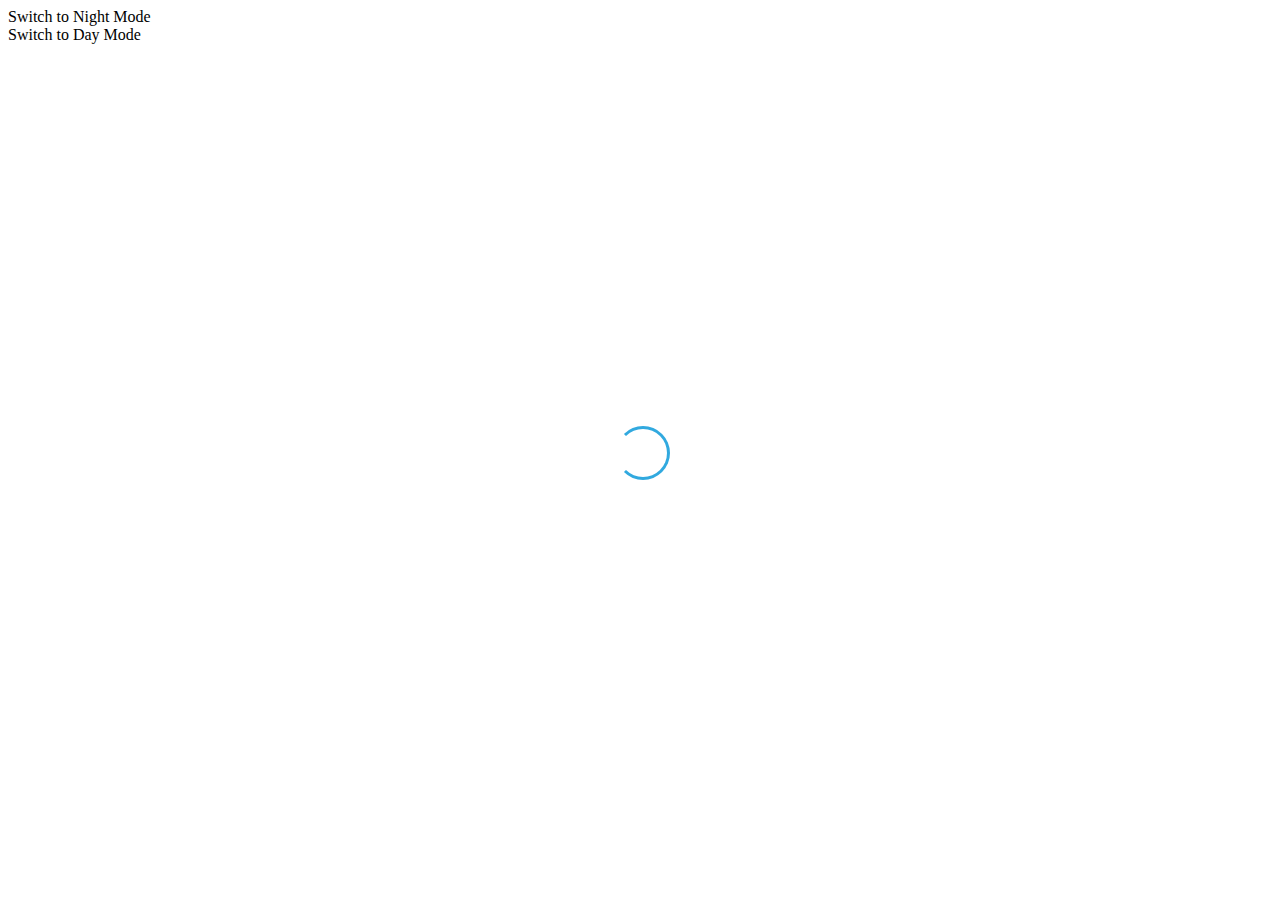
==== ag/index.html @ b63f7187 "deploy ag" ====
<!doctype html>

<html style=" height: 100% ">

<meta charset="utf-8" />

<meta name="viewport" content="width=device-width, height=device-height, initial-scale=1, maximum-scale=1.0, user-scalable=no" />
<!-- <meta name="viewport" content="width=device-width, height=device-height, initial-scale=1" /> -->

<!-- <link rel="preload" href="font/Roboto-Medium-latin.woff2" as="font" type="font/woff2" crossorigin="anonymous"> -->
<!-- <link rel="preload" href="font/Roboto-Regular-latin.woff2" as="font" type="font/woff2" crossorigin="anonymous"> -->

<title>Telegram Contest Stage2</title>

<link rel="shortcut icon" href="fav.ico" type="image/x-icon">

<!-- link to autogenerated css bundle -->
<link rel="stylesheet" href="-/web.css" />

<!-- link to autogenerated js bundle -->
<script src="-/web.js" type="text/javascript" defer></script>
<!-- <script src="-/web.js" defer></script> -->


<style>
  #ag-app-preloader {
    position: absolute;
    left: 50%;
    top: 50%;
    width: 48px;
    height: 48px;
    margin-left: -24px;
    margin-top: -24px;
    border: #31a9df 3px solid;
    border-left-color: transparent;
    border-radius: 50%;
    -webkit-animation: rotating 1s linear infinite;
  }
</style>

<script>
if (!window.requestAnimationFrame) (function() { // https://gist.github.com/jonathantneal/9238019
  'use strict';
  function requestAnimationFrame(callback) {
    var
    currentTime = now(),
    delay = Math.max(0, 16 - (currentTime - lastTime));

    lastTime = currentTime;

    return setTimeout(function () {
      lastTime = now();

      callback(lastTime - startTime);
    }, delay);
  }

  function cancelAnimationFrame(id) {
    clearTimeout(id);
  }

  var
  raf = 'RequestAnimationFrame',
  caf = 'CancelAnimationFrame',
  webkit = 'webkit',
  moz = 'moz',
  now = Date.now || function () {
    return new Date().getTime();
  },
  startTime = now(),
  lastTime = startTime;

  window.requestAnimationFrame = window[moz + raf] || window[webkit + raf] || requestAnimationFrame;
  window.cancelAnimationFrame = window[moz + caf] || window[webkit + caf] || window[webkit + 'CancelRequestAnimationFrame'] || cancelAnimationFrame;
})()

window.addEventListener("load", function() {
  'use strict';

try {

  var nightMode = false
  var modeSwitcher = document.getElementById('ag-app-mode-switcher')
  var modeSwitcherLabel = document.getElementById('ag-app-mode-switcher-label')
  var modeSwitcherMouseDownInProgress = false
  var modeSwitcherLabelClientRect
  function pointInLabel(clientX, clientY) {
    var result =
      modeSwitcherLabelClientRect.left - 20 <= clientX && clientX <= modeSwitcherLabelClientRect.right + 20 &&
      modeSwitcherLabelClientRect.top - 20 <= clientY && clientY <= modeSwitcherLabelClientRect.bottom + 20 &&
      true
    return result
  }
  function eventInLabel(event) {
    var result = false
    if (!event.touches) {
      result = pointInLabel(event.clientX, event.clientY)
    } else {
      var count = event.touches.length
      for (let i = 0; i < count; i++) {
        var touch = event.touches[i]
        if (result = pointInLabel(touch.clientX, touch.clientY)) break
      }
    }
    return result
  }
  function modeSwitcherMouseDown(event) {
    if (modeSwitcherMouseDownInProgress || !modeSwitcherLabelClientRect) return

    modeSwitcherMouseDownInProgress = true
    setTimeout(function() {modeSwitcherMouseDownInProgress = false}, 500)

    if (eventInLabel(event)) {
      document.body.classList[nightMode ? 'remove' : 'add']('ag-app-mode-night')
      nightMode = !nightMode

      for (var i = 0; i < count; i++) {
        if (only && only.length && only.indexOf(i) < 0) continue
        charts[i].props({theme: !nightMode ? 'day' : 'night'})
      }

    }
    // for (var i in charts) {
    //     var chart = charts[i];
    //     chart.setColors(lightTheme ? LIGHT_COLORS : DARK_COLORS);
    // }
  }
  var lastModeSwitcherMouseMoveEvent
  var modeSwitcherMouseMoveRaf
  function modeSwitcherMouseMove(event) {
    lastModeSwitcherMouseMoveEvent = event
    if (modeSwitcherMouseMoveRaf !== void 0) return
    modeSwitcherMouseMoveRaf = requestAnimationFrame(function() {
      modeSwitcher.style.cursor = eventInLabel(lastModeSwitcherMouseMoveEvent) ? 'pointer' : 'default'
      modeSwitcherMouseMoveRaf = void 0
    })
  }
  modeSwitcher.addEventListener('mousemove', function(event) {
    modeSwitcherMouseMove(event)
  }, {passive: true})
  modeSwitcher.addEventListener('mousedown', function(event) {
    modeSwitcherMouseDown(event)
  }, {passive: true})
  modeSwitcher.addEventListener('touchstart', function(event) {
    modeSwitcherMouseDown(event)
  }, {passive: true})

  var count = 1
  var charts = Array(count)
  var chartsContainer = document.getElementById('ag-app-charts')
  const only = []//[4]
  const titles = ['Активности по году', 'Interactions', 'Growth', 'Messages', 'Apps']
  for (var i = 0; i < count; i++) {
    if (only && only.length && only.indexOf(i) < 0) continue
    const mode = i <= 4 ? i : 0
    var chart = $.$$.ag_chart(mode)
    chartsContainer.appendChild(chart.dom_node())

    const title = titles[i] || ('Chart #' + i)
    // chart.props({title: title, data_url: 'data/' + (i + 1)})
    chart.props({title: title, data_url: 'data.json'})
    charts[i] = chart
  }

  var adjustSizeRaf
  function adjustSize() {
    const start = performance.now()

    var clientRect = document.body.getBoundingClientRect()
    var innerWidth = Math.round(clientRect.right - clientRect.left)
    var innerHeight = Math.round(clientRect.bottom - clientRect.top)

    // var width = Math.max(240, Math.min(500,
    //   innerWidth >= 1000 ? innerWidth / 3 :
    //   innerWidth > 500 ? innerWidth / 2 :
    //   innerWidth
    // ))
    var minHeight = Math.max(240, Math.min(500, innerHeight))
    var modeSwitcherHeight = Math.max(40, Math.min(60, innerHeight - minHeight))

    var marginTop = 20
    minHeight = Math.max(480, Math.min(500, innerHeight > 800 ? innerHeight / 2 : innerHeight - modeSwitcherHeight - marginTop))
    // console.log(innerHeight / 2)
    // console.log({minHeight})
    modeSwitcher.style.height = modeSwitcherHeight + 'px'
    modeSwitcher.style.top = (innerHeight - modeSwitcherHeight) + 'px'

    modeSwitcherLabelClientRect = modeSwitcherLabel.getBoundingClientRect()

    var space = Math.max(0, innerHeight - modeSwitcherHeight - minHeight)
    var marginBottom = Math.max(modeSwitcherHeight, innerHeight > 500 ? 0 : Math.min(Math.round(minHeight / 2), Math.max(modeSwitcherHeight, space - marginTop)))

    for (var i = 0; i < charts.length; i++) {
      // if (only && only.indexOf(i) < 0) continue
      if (only && only.length && only.indexOf(i) < 0) continue
      var chart = charts[i]
      const clientRect = chart.dom_node().getBoundingClientRect()
      // console.log(clientRect.right - clientRect.left)
      chart.props({
        width: clientRect.right - clientRect.left,
        minHeight: minHeight,
        paddingHor: 40,
        is_visible: true,
        theme: !nightMode ? 'day' : 'night',
      })
      var chart_dom_node = chart.dom_node()

      chart_dom_node.style.marginTop = marginTop + 'px'
      chart_dom_node.style.marginBottom = marginBottom + 'px'
    }
    chartsContainer.style.height = (clientRect.bottom - modeSwitcherHeight) + 'px'
    adjustSizeRaf = void 0
    // console.log(performance.now() - start)
  }

  window.addEventListener('resize', function() {
    if (adjustSizeRaf === void 0) adjustSizeRaf = window.requestAnimationFrame(adjustSize)
  })

  adjustSize()
  modeSwitcher.style.visibility = 'visible'
  document.getElementById('ag-app-preloader').style.display = 'none'
}  catch (err) {
  console.error(err)
}
})

</script>
<body>
  <div id="ag-app-preloader"></div>
  <div id="ag-app-charts"></div>
  <div id="ag-app-mode-switcher">
    <div id="ag-app-mode-switcher-label">
      <div id="ag-app-mode-switcher-label-day">
        Switch to Night Mode
      </div>
      <div id="ag-app-mode-switcher-label-night">
        Switch to Day Mode
      </div>
    </div>
  </div>
</body>
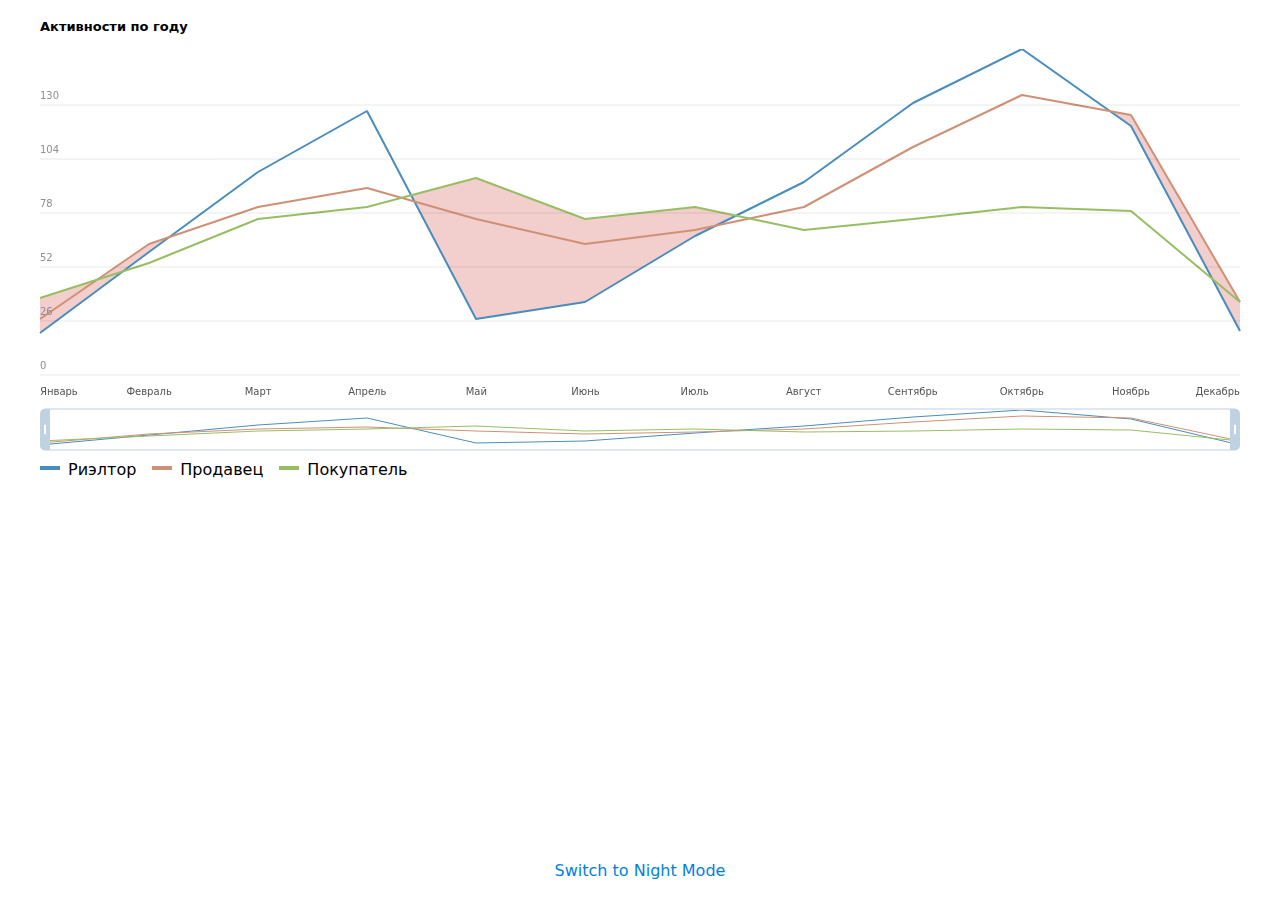
==== commit 8cae5930: "deploy ag" ====
--- a/ag/index.html
+++ b/ag/index.html
@@ -10,7 +10,7 @@
 <!-- <link rel="preload" href="font/Roboto-Medium-latin.woff2" as="font" type="font/woff2" crossorigin="anonymous"> -->
 <!-- <link rel="preload" href="font/Roboto-Regular-latin.woff2" as="font" type="font/woff2" crossorigin="anonymous"> -->
 
-<title>Telegram Contest Stage2</title>
+<title>AG-chart</title>
 
 <link rel="shortcut icon" href="fav.ico" type="image/x-icon">
 
--- a/ag/-/web.css
+++ b/ag/-/web.css
@@ -0,0 +1,387 @@
+/* ========================================================================= */
+
+/* @keyframes shake{
+  0%{transform:translateX(-4px)}
+  16.66%{transform:translateX(4px)}
+  33.33%{transform:translateX(-2px)}
+  50%{transform:translateX(2px)}
+  66.66%{transform:translateX(-1px)}
+  83.33%{transform:translateX(1px)}
+  to{transform:translateX(0)}
+}
+ */
+@keyframes shake {
+  10%, 90% {
+    transform: translate3d(-1px, 0, 0);
+  }
+
+  20%, 80% {
+    transform: translate3d(2px, 0, 0);
+  }
+
+  30%, 50%, 70% {
+    transform: translate3d(-4px, 0, 0);
+  }
+
+  40%, 60% {
+    transform: translate3d(4px, 0, 0);
+  }
+}
+
+html {
+  height: 100%;
+  width: 100%;
+  overflow: hidden;
+}
+
+.ag_atom_store {
+
+}
+body {
+  font-family: system-ui;
+  background: white; transition: background .5s;
+  height: 100%;
+  /* width: 100%; */
+  overflow: auto;
+  margin: 0;
+  padding: 0;
+  /* position: relative; */
+  /* position: fixed; */
+}
+
+#ag-app-charts {
+  width: 100%;
+  /* display: flex; */
+  /* flex-wrap:  */
+  /* flex-direction: column; */
+  /* align-items: center; */
+  overflow: scroll;
+  -webkit-overflow-scrolling: touch;
+}
+
+.ag-chart {
+  user-select: none;
+  -moz-user-select: none;
+  -webkit-user-select: none;
+  -ms-user-select: none;
+    width: 100%;
+  visibility: hidden;
+  position: relative;
+  float: left;
+}
+
+/* @media (min-width: 501px) {
+  .ag-chart  {
+      width: 50%;
+  }
+}
+
+@media (min-width: 1001px) {
+  .ag-chart  {
+      width: 33%;
+  }
+}
+
+@media (min-width: 1501px) {
+  .ag-chart  {
+      width: 25%;
+  }
+}
+
+@media (min-width: 2001px) {
+  .ag-chart  {
+      width: 20%;
+  }
+}
+ */
+.ag-chart-header {
+  display: flex;
+  color: black; transition: color .5s;
+  align-items: flex-end;
+}
+
+.ag-chart-title {
+  flex: 0 0 auto;
+  font-weight: 600;
+  font-size: 13px;
+  line-height: 13px;
+}
+
+.ag-chart-label-container {
+  flex: 1 1 auto;
+  display: flex;
+  justify-content: flex-end;
+  align-items: flex-end;
+}
+
+.ag-chart-period {
+  flex: 0 0 auto;
+  font-weight: 500;
+  font-size: 12px;
+  line-height: 12px;
+  margin-right: 10px;
+  display: flex;
+  align-items: flex-end;
+}
+.ag-chart-period-delim {
+  margin: 0 5px;
+}
+
+.ag-chart-grid {
+  justify-content: center;
+  align-items: center;
+  position: relative;
+}
+
+.ag-chart-vert-line {
+  position: absolute;
+  top: 0;
+  left: 0;
+  height: calc(100% - 24px);
+  border-right: 1px solid rgba(24, 45, 59, 0.1);
+  opacity: 0; transition: opacity 0.1s, width 0.1s;
+  box-sizing: border-box;
+}
+
+.ag-chart-selector-point {
+  opacity: 0;
+  position: absolute;
+  height: 12px;
+  width: 12px;
+  border-radius: 6px;
+  border: 3px solid red;
+  box-sizing: border-box;
+  background: white; transition: background .5s;
+}
+
+.ag-chart-info {
+  pointer-events: none;
+  background: white;
+  position: absolute;
+  top: 20px;
+  border-radius: 9px;
+  box-shadow: 0 1px 4px 0 #CCC;
+  font-size: 12px;
+  opacity: 0;
+  padding: 12px;
+  min-width: 160px;
+  box-sizing: border-box;
+  color: black;
+}
+
+.ag-chart-info-header {
+  font-weight: 500;
+  margin-bottom: 1px;
+}
+
+.ag-chart-info-body {
+  font-weight: normal;
+}
+
+.ag-chart-info-item {
+  margin-top: 8px;
+  display: flex;
+}
+
+.ag-chart-info-item-percent {
+  flex: 0 0 30px;
+  /* width: 15px; */
+  /* flex: 1 1 auto; */
+  /* margin-right: 4px; */
+  font-weight: 500;
+}
+.ag-chart-info-item-name {
+  flex: 1 1 auto;
+}
+
+.ag-chart-info-item-count {
+  flex: 0 0 auto;
+}
+
+.ag-chart-scroll {
+  border-radius: 6px;
+  position: relative;
+}
+
+.ag-chart-scroll > * {
+    position: absolute;
+    top: 0;
+    left: 0;
+    height: 100%;
+  }
+
+.ag-chart-scroll > canvas {
+    border-radius: 6px 6px 6px 6px;
+  }
+.ag-chart-scroll-left, .ag-chart-scroll-right {
+  opacity: 0.6;
+  background: #E2EEF9; transition: background 0.5s;
+}
+.ag-chart-scroll-mid > *:first-child {
+    fill: currentColor;
+    transition: fill 0.5s;
+  }
+.ag-chart-scroll-left {
+  border-radius: 6px 0 0 6px;
+}
+.ag-chart-scroll-right {
+  border-radius: 0 6px 6px 0;
+}
+
+.ag-chart-check-box-bar {
+  /* padding-left: 11px; */
+  /* padding-right: 11px; */
+  margin-top: 10px;
+  position: relative;
+  display: flex;
+}
+
+/* .ag-chart-checkbox {
+  box-sizing: border-box;
+  display: block;
+  position: relative;
+  float: left;
+  border-radius: 20px;
+
+  padding: 10px 14px;
+  transition: padding-left 0.5s, background 0.5s;
+
+  margin-right: 14px;
+  cursor: pointer;
+  font-size: 13px;
+
+  height: 100%;
+
+  margin-top: 14px;
+  background: transparent;
+}
+
+.ag-chart-checkbox.shake {
+  animation: shake 0.82s cubic-bezier(.36,.07,.19,.97) both;
+  transform: translate3d(0, 0, 0);
+  backface-visibility: hidden;
+  perspective: 1000px;
+}
+ */
+/* .ag-chart-checkbox-circle {
+    box-sizing: border-box;
+    position: absolute;
+    top: 7px;
+    left: 7px;
+    height: 20px;
+    width: 20px;
+    border-radius: 50%;
+    background-color: #fff;
+    border: 1px solid #3cc23f;
+    transition: border-width 0.3s linear;
+}
+ */
+
+/* .ag-chart-checkbox[ag-checked] {
+  padding-left: 29px;
+  .ag-chart-checkbox-circle {
+    border-width: 10px;
+  }
+  .ag-chart-checkbox-symbol {
+    opacity: 1;
+    -webkit-transform: scale(1, 1);
+    -ms-transform: scale(1, 1);
+    transform: scale(1, 1);
+  }
+}
+
+.ag-chart-checkbox-symbol {
+    position: absolute;
+    display: block;
+    left: 12px;
+    top: 12px;
+
+    width: 12px;
+    height: 12px;
+
+    background-image: url('../check.svg');
+    background-size: cover;
+    background-repeat: no-repeat;
+
+    -webkit-transform: scale(0.1, 0.1);
+    -ms-transform: scale(0.1, 0.1);
+    transform: scale(0.1, 0.1);
+
+    opacity: 0;
+    transition: opacity 0.3s linear, transform 0.3s linear;
+}
+ */
+.ag-app-mode-night {
+  background: #242F3D;
+}
+.ag-app-mode-night .ag-chart-info {
+    background: #242F3D;
+    box-shadow-color: #222A36;
+    color: white;
+  }
+.ag-app-mode-night .ag-chart-selector-point {
+    background: #242F3D;
+  }
+.ag-app-mode-night .ag-chart-header {
+    color: white;
+  }
+.ag-app-mode-night #ag-app-mode-switcher-label-day {
+    opacity: 0;
+  }
+.ag-app-mode-night #ag-app-mode-switcher-label-night {
+    opacity: 1;
+  }
+.ag-app-mode-night .ag-chart-scroll-selector-left,
+  .ag-app-mode-night .ag-chart-scroll-selector-right {
+    background: #56626D;
+  }
+.ag-app-mode-night .ag-chart-scroll-mid {
+    border-color: #56626D;
+  }
+.ag-app-mode-night .ag-chart-scroll-left, .ag-app-mode-night .ag-chart-scroll-right {
+    background: #304259;
+  }
+
+/* .ag-chart-check-box-bar {
+  border: 1px solid green;
+}
+ */
+
+#ag-app-mode-switcher {
+  user-select: none;
+  left: 0;
+  position: absolute;
+  width: 100%;
+  display: flex;
+  justify-content: center;
+  align-items: center;
+  background: inherit;
+  visibility: hidden;
+  /* border: 1px solid yellow; */
+}
+
+#ag-app-mode-switcher-label {
+  position: relative;
+}
+
+#ag-app-mode-switcher-label-day {
+  color: #0081DE;
+  opacity: 1; transition: opacity 0.5s;
+}
+#ag-app-mode-switcher-label-night {
+  color: #4FAEF2;
+  opacity: 0; transition: opacity 0.5s;
+}
+
+#ag-app-mode-switcher-label > *:last-child {
+  position: absolute;
+  top: 0;
+  left: 0;
+  display: flex;
+  justify-content: center;
+  align-items: center;
+}
+
+
+
+/*# sourceMappingURL=web.css.map */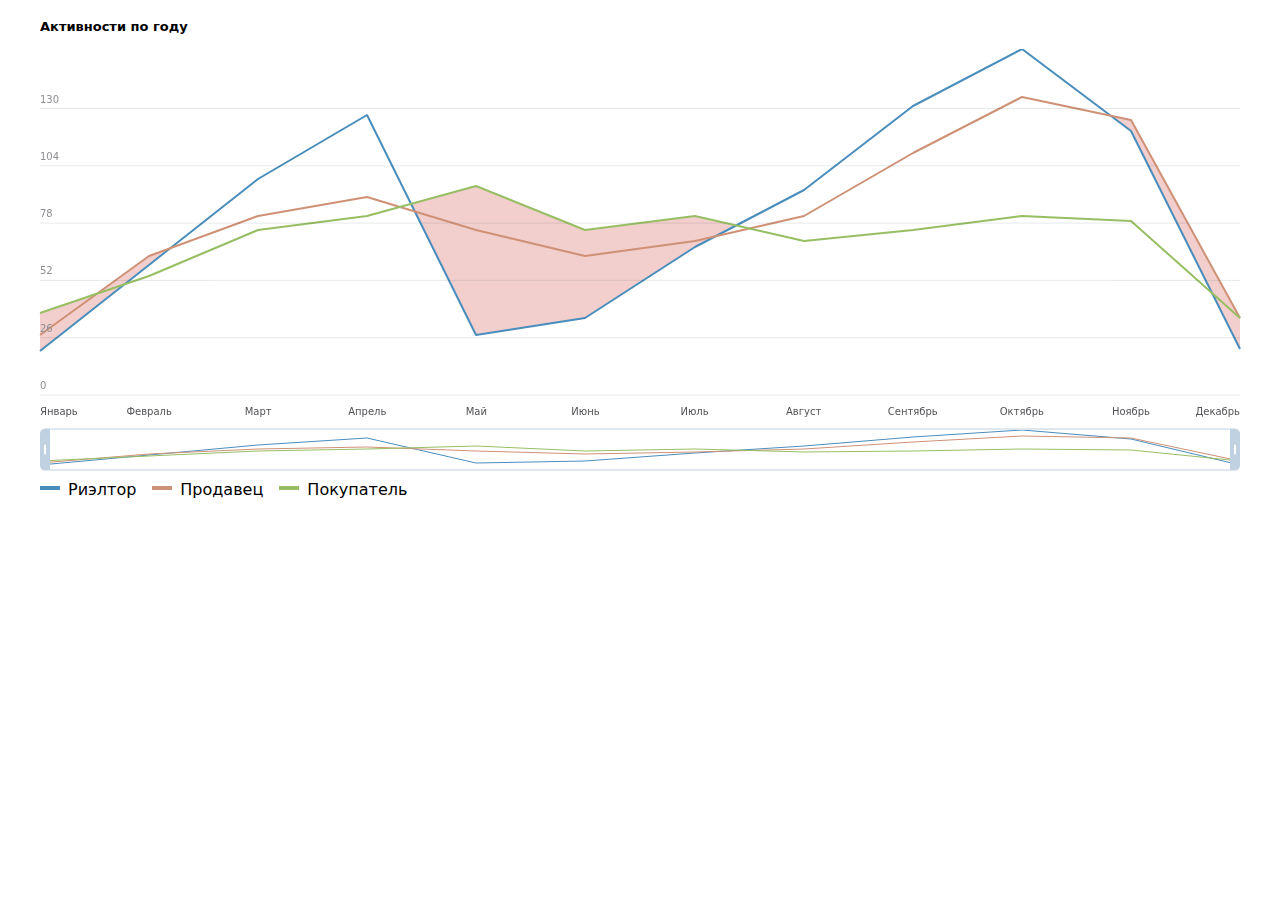
==== commit 654f77f9: "deploy ag" ====
--- a/ag/index.html
+++ b/ag/index.html
@@ -5,238 +5,87 @@
 <meta charset="utf-8" />
 
 <meta name="viewport" content="width=device-width, height=device-height, initial-scale=1, maximum-scale=1.0, user-scalable=no" />
-<!-- <meta name="viewport" content="width=device-width, height=device-height, initial-scale=1" /> -->
-
-<!-- <link rel="preload" href="font/Roboto-Medium-latin.woff2" as="font" type="font/woff2" crossorigin="anonymous"> -->
-<!-- <link rel="preload" href="font/Roboto-Regular-latin.woff2" as="font" type="font/woff2" crossorigin="anonymous"> -->
 
 <title>AG-chart</title>
 
 <link rel="shortcut icon" href="fav.ico" type="image/x-icon">
 
-<!-- link to autogenerated css bundle -->
 <link rel="stylesheet" href="-/web.css" />
 
-<!-- link to autogenerated js bundle -->
 <script src="-/web.js" type="text/javascript" defer></script>
-<!-- <script src="-/web.js" defer></script> -->
-
-
-<style>
-  #ag-app-preloader {
-    position: absolute;
-    left: 50%;
-    top: 50%;
-    width: 48px;
-    height: 48px;
-    margin-left: -24px;
-    margin-top: -24px;
-    border: #31a9df 3px solid;
-    border-left-color: transparent;
-    border-radius: 50%;
-    -webkit-animation: rotating 1s linear infinite;
-  }
-</style>
 
 <script>
 if (!window.requestAnimationFrame) (function() { // https://gist.github.com/jonathantneal/9238019
-  'use strict';
-  function requestAnimationFrame(callback) {
-    var
-    currentTime = now(),
-    delay = Math.max(0, 16 - (currentTime - lastTime));
-
-    lastTime = currentTime;
-
-    return setTimeout(function () {
-      lastTime = now();
-
-      callback(lastTime - startTime);
-    }, delay);
-  }
-
-  function cancelAnimationFrame(id) {
-    clearTimeout(id);
-  }
-
-  var
-  raf = 'RequestAnimationFrame',
-  caf = 'CancelAnimationFrame',
-  webkit = 'webkit',
-  moz = 'moz',
-  now = Date.now || function () {
-    return new Date().getTime();
-  },
-  startTime = now(),
-  lastTime = startTime;
-
-  window.requestAnimationFrame = window[moz + raf] || window[webkit + raf] || requestAnimationFrame;
-  window.cancelAnimationFrame = window[moz + caf] || window[webkit + caf] || window[webkit + 'CancelRequestAnimationFrame'] || cancelAnimationFrame;
+  'use strict'
+  var raf = 'RequestAnimationFrame'
+  var caf = 'CancelAnimationFrame'
+  var webkit = 'webkit'
+  var moz = 'moz'
+  var now = Date.now || function () { return new Date().getTime() }
+  var startTime = now()
+  var lastTime = startTime
+  window.requestAnimationFrame = window[moz + raf] || window[webkit + raf] ||
+    function requestAnimationFrame(callback) {
+      var currentTime = now()
+      var delay = Math.max(0, 16 - (currentTime - lastTime))
+      lastTime = currentTime
+      return setTimeout(function () {lastTime = now(); callback(lastTime - startTime)}, delay)
+    }
+  window.cancelAnimationFrame = window[moz + caf] || window[webkit + caf] || window[webkit + 'CancelRequestAnimationFrame'] ||
+    function cancelAnimationFrame(id) { clearTimeout(id) }
 })()
 
 window.addEventListener("load", function() {
   'use strict';
+  try {
+    var chartsContainer = document.getElementById('ag-app-charts')
+    var chart = $.$$.ag_chart(0)
+    chartsContainer.appendChild(chart.dom_node())
+    chart.props({
+      title: 'Активности по году',
+      data: {
+        "columns": [
+          ["x",0, 1, 2, 3, 4, 5, 6, 7, 8, 9, 10, 11],
+          ["y0",20, 59, 98, 127, 27, 35, 67, 93, 131, 157, 120, 21],
+          ["y1",27, 63, 81, 90, 75, 63, 70, 81, 110, 135, 125, 35],
+          ["y2",37, 54, 75, 81, 95, 75, 81, 70, 75, 81, 79, 35]
+        ],
+        "types":{"y0":"line","y1":"line","y2":"line","x":"x"},
+        "names":{"y0":"Риэлтор","y1":"Продавец","y2":"Покупатель"},
+        "colors":{"y0":"#498DBC","y1":"#CF9176", "y2":"#98BE63"}
+      }
+    })
 
-try {
-
-  var nightMode = false
-  var modeSwitcher = document.getElementById('ag-app-mode-switcher')
-  var modeSwitcherLabel = document.getElementById('ag-app-mode-switcher-label')
-  var modeSwitcherMouseDownInProgress = false
-  var modeSwitcherLabelClientRect
-  function pointInLabel(clientX, clientY) {
-    var result =
-      modeSwitcherLabelClientRect.left - 20 <= clientX && clientX <= modeSwitcherLabelClientRect.right + 20 &&
-      modeSwitcherLabelClientRect.top - 20 <= clientY && clientY <= modeSwitcherLabelClientRect.bottom + 20 &&
-      true
-    return result
-  }
-  function eventInLabel(event) {
-    var result = false
-    if (!event.touches) {
-      result = pointInLabel(event.clientX, event.clientY)
-    } else {
-      var count = event.touches.length
-      for (let i = 0; i < count; i++) {
-        var touch = event.touches[i]
-        if (result = pointInLabel(touch.clientX, touch.clientY)) break
+    var adjustSizeRaf
+    function adjustSize() {
+      adjustSizeRaf = void 0
+      try {
+        const clientRect = chart.dom_node().getBoundingClientRect()
+        chart.props({
+          width: clientRect.right - clientRect.left,
+          minHeight: 500,
+          paddingHor: 40,
+          is_visible: true,
+          theme: 'day',
+        })
+        chart.dom_node().style.marginTop = 20 + 'px'
+      } catch (err) {
+        console.error(err)
       }
     }
-    return result
+
+    window.addEventListener('resize', function() {
+      if (adjustSizeRaf === void 0) adjustSizeRaf = window.requestAnimationFrame(adjustSize)
+    })
+
+    adjustSize()
+  }  catch (err) {
+    console.error(err)
   }
-  function modeSwitcherMouseDown(event) {
-    if (modeSwitcherMouseDownInProgress || !modeSwitcherLabelClientRect) return
-
-    modeSwitcherMouseDownInProgress = true
-    setTimeout(function() {modeSwitcherMouseDownInProgress = false}, 500)
-
-    if (eventInLabel(event)) {
-      document.body.classList[nightMode ? 'remove' : 'add']('ag-app-mode-night')
-      nightMode = !nightMode
-
-      for (var i = 0; i < count; i++) {
-        if (only && only.length && only.indexOf(i) < 0) continue
-        charts[i].props({theme: !nightMode ? 'day' : 'night'})
-      }
-
-    }
-    // for (var i in charts) {
-    //     var chart = charts[i];
-    //     chart.setColors(lightTheme ? LIGHT_COLORS : DARK_COLORS);
-    // }
-  }
-  var lastModeSwitcherMouseMoveEvent
-  var modeSwitcherMouseMoveRaf
-  function modeSwitcherMouseMove(event) {
-    lastModeSwitcherMouseMoveEvent = event
-    if (modeSwitcherMouseMoveRaf !== void 0) return
-    modeSwitcherMouseMoveRaf = requestAnimationFrame(function() {
-      modeSwitcher.style.cursor = eventInLabel(lastModeSwitcherMouseMoveEvent) ? 'pointer' : 'default'
-      modeSwitcherMouseMoveRaf = void 0
-    })
-  }
-  modeSwitcher.addEventListener('mousemove', function(event) {
-    modeSwitcherMouseMove(event)
-  }, {passive: true})
-  modeSwitcher.addEventListener('mousedown', function(event) {
-    modeSwitcherMouseDown(event)
-  }, {passive: true})
-  modeSwitcher.addEventListener('touchstart', function(event) {
-    modeSwitcherMouseDown(event)
-  }, {passive: true})
-
-  var count = 1
-  var charts = Array(count)
-  var chartsContainer = document.getElementById('ag-app-charts')
-  const only = []//[4]
-  const titles = ['Активности по году', 'Interactions', 'Growth', 'Messages', 'Apps']
-  for (var i = 0; i < count; i++) {
-    if (only && only.length && only.indexOf(i) < 0) continue
-    const mode = i <= 4 ? i : 0
-    var chart = $.$$.ag_chart(mode)
-    chartsContainer.appendChild(chart.dom_node())
-
-    const title = titles[i] || ('Chart #' + i)
-    // chart.props({title: title, data_url: 'data/' + (i + 1)})
-    chart.props({title: title, data_url: 'data.json'})
-    charts[i] = chart
-  }
-
-  var adjustSizeRaf
-  function adjustSize() {
-    const start = performance.now()
-
-    var clientRect = document.body.getBoundingClientRect()
-    var innerWidth = Math.round(clientRect.right - clientRect.left)
-    var innerHeight = Math.round(clientRect.bottom - clientRect.top)
-
-    // var width = Math.max(240, Math.min(500,
-    //   innerWidth >= 1000 ? innerWidth / 3 :
-    //   innerWidth > 500 ? innerWidth / 2 :
-    //   innerWidth
-    // ))
-    var minHeight = Math.max(240, Math.min(500, innerHeight))
-    var modeSwitcherHeight = Math.max(40, Math.min(60, innerHeight - minHeight))
-
-    var marginTop = 20
-    minHeight = Math.max(480, Math.min(500, innerHeight > 800 ? innerHeight / 2 : innerHeight - modeSwitcherHeight - marginTop))
-    // console.log(innerHeight / 2)
-    // console.log({minHeight})
-    modeSwitcher.style.height = modeSwitcherHeight + 'px'
-    modeSwitcher.style.top = (innerHeight - modeSwitcherHeight) + 'px'
-
-    modeSwitcherLabelClientRect = modeSwitcherLabel.getBoundingClientRect()
-
-    var space = Math.max(0, innerHeight - modeSwitcherHeight - minHeight)
-    var marginBottom = Math.max(modeSwitcherHeight, innerHeight > 500 ? 0 : Math.min(Math.round(minHeight / 2), Math.max(modeSwitcherHeight, space - marginTop)))
-
-    for (var i = 0; i < charts.length; i++) {
-      // if (only && only.indexOf(i) < 0) continue
-      if (only && only.length && only.indexOf(i) < 0) continue
-      var chart = charts[i]
-      const clientRect = chart.dom_node().getBoundingClientRect()
-      // console.log(clientRect.right - clientRect.left)
-      chart.props({
-        width: clientRect.right - clientRect.left,
-        minHeight: minHeight,
-        paddingHor: 40,
-        is_visible: true,
-        theme: !nightMode ? 'day' : 'night',
-      })
-      var chart_dom_node = chart.dom_node()
-
-      chart_dom_node.style.marginTop = marginTop + 'px'
-      chart_dom_node.style.marginBottom = marginBottom + 'px'
-    }
-    chartsContainer.style.height = (clientRect.bottom - modeSwitcherHeight) + 'px'
-    adjustSizeRaf = void 0
-    // console.log(performance.now() - start)
-  }
-
-  window.addEventListener('resize', function() {
-    if (adjustSizeRaf === void 0) adjustSizeRaf = window.requestAnimationFrame(adjustSize)
-  })
-
-  adjustSize()
-  modeSwitcher.style.visibility = 'visible'
-  document.getElementById('ag-app-preloader').style.display = 'none'
-}  catch (err) {
-  console.error(err)
-}
 })
 
 </script>
+
 <body>
-  <div id="ag-app-preloader"></div>
   <div id="ag-app-charts"></div>
-  <div id="ag-app-mode-switcher">
-    <div id="ag-app-mode-switcher-label">
-      <div id="ag-app-mode-switcher-label-day">
-        Switch to Night Mode
-      </div>
-      <div id="ag-app-mode-switcher-label-night">
-        Switch to Day Mode
-      </div>
-    </div>
-  </div>
 </body>
--- a/ag/-/web.css
+++ b/ag/-/web.css
@@ -234,6 +234,7 @@
   margin-top: 10px;
   position: relative;
   display: flex;
+  flex-wrap: wrap;
 }
 
 /* .ag-chart-checkbox {
